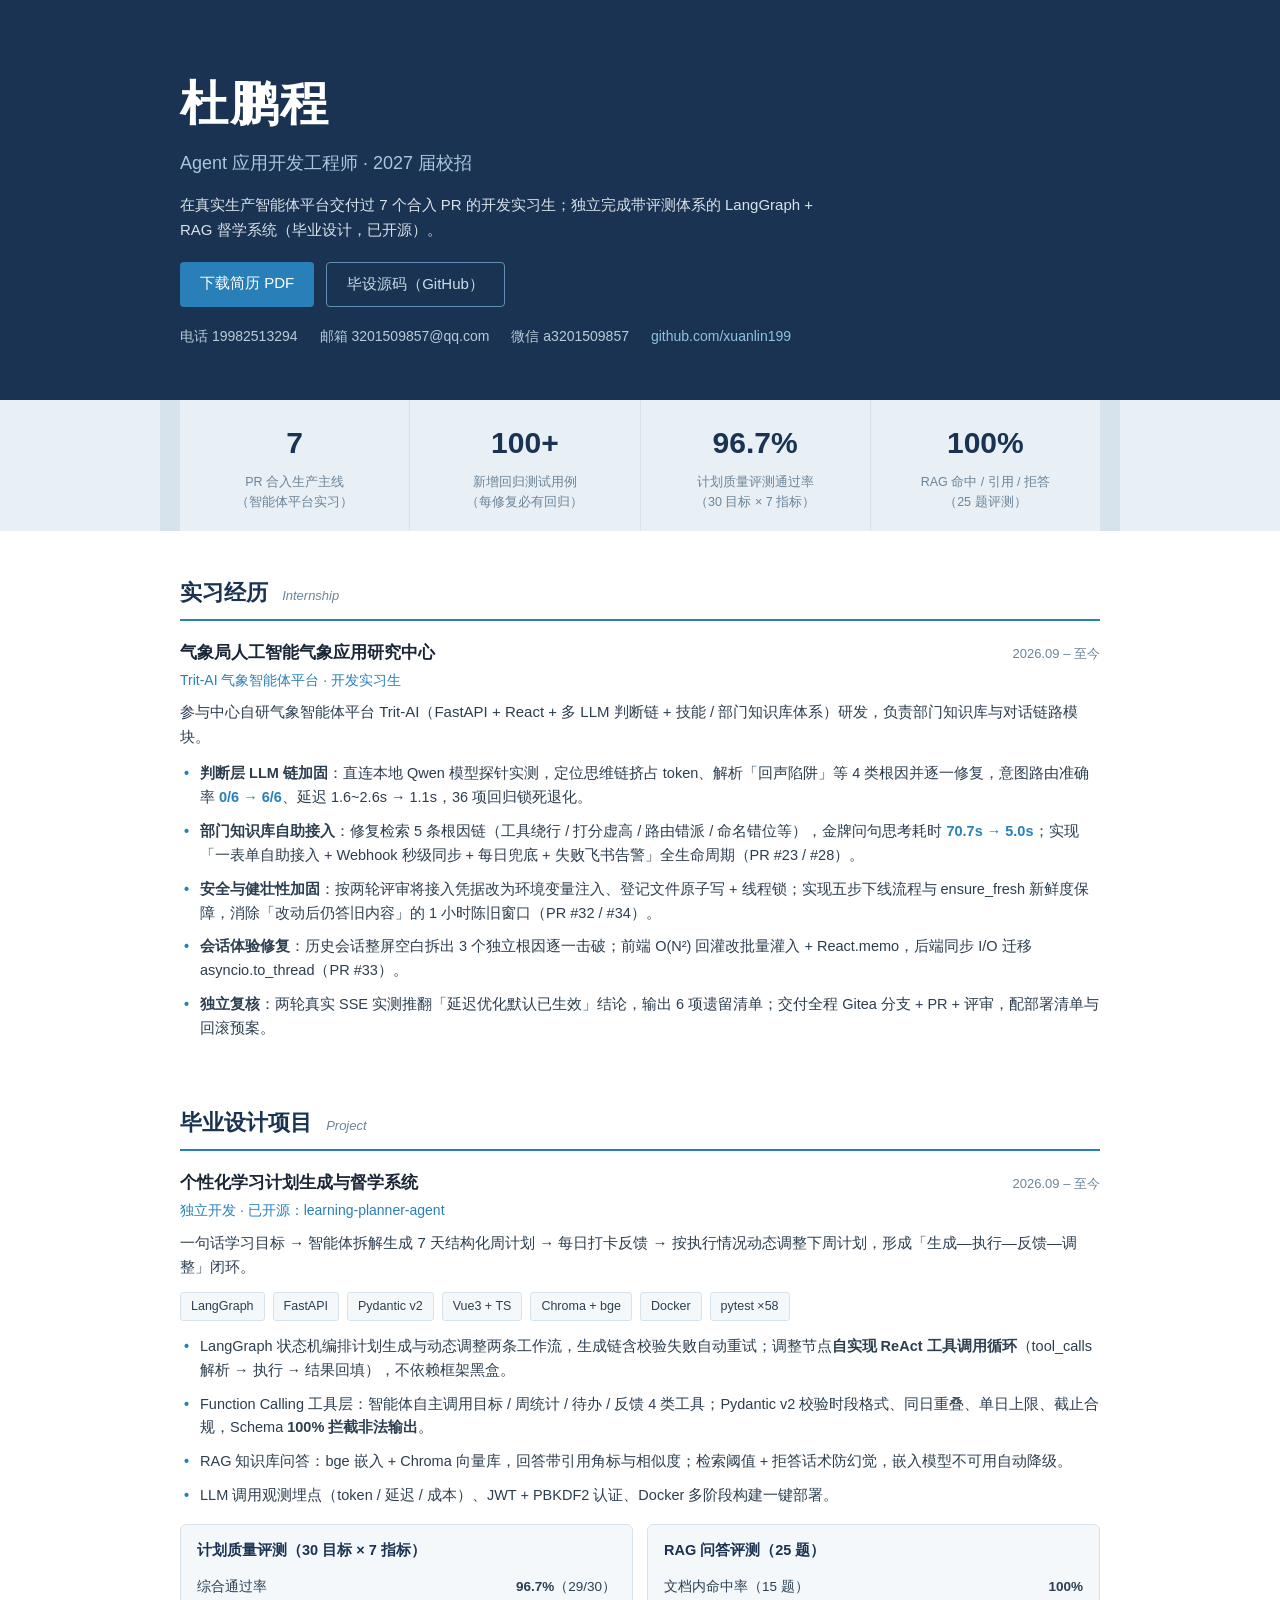
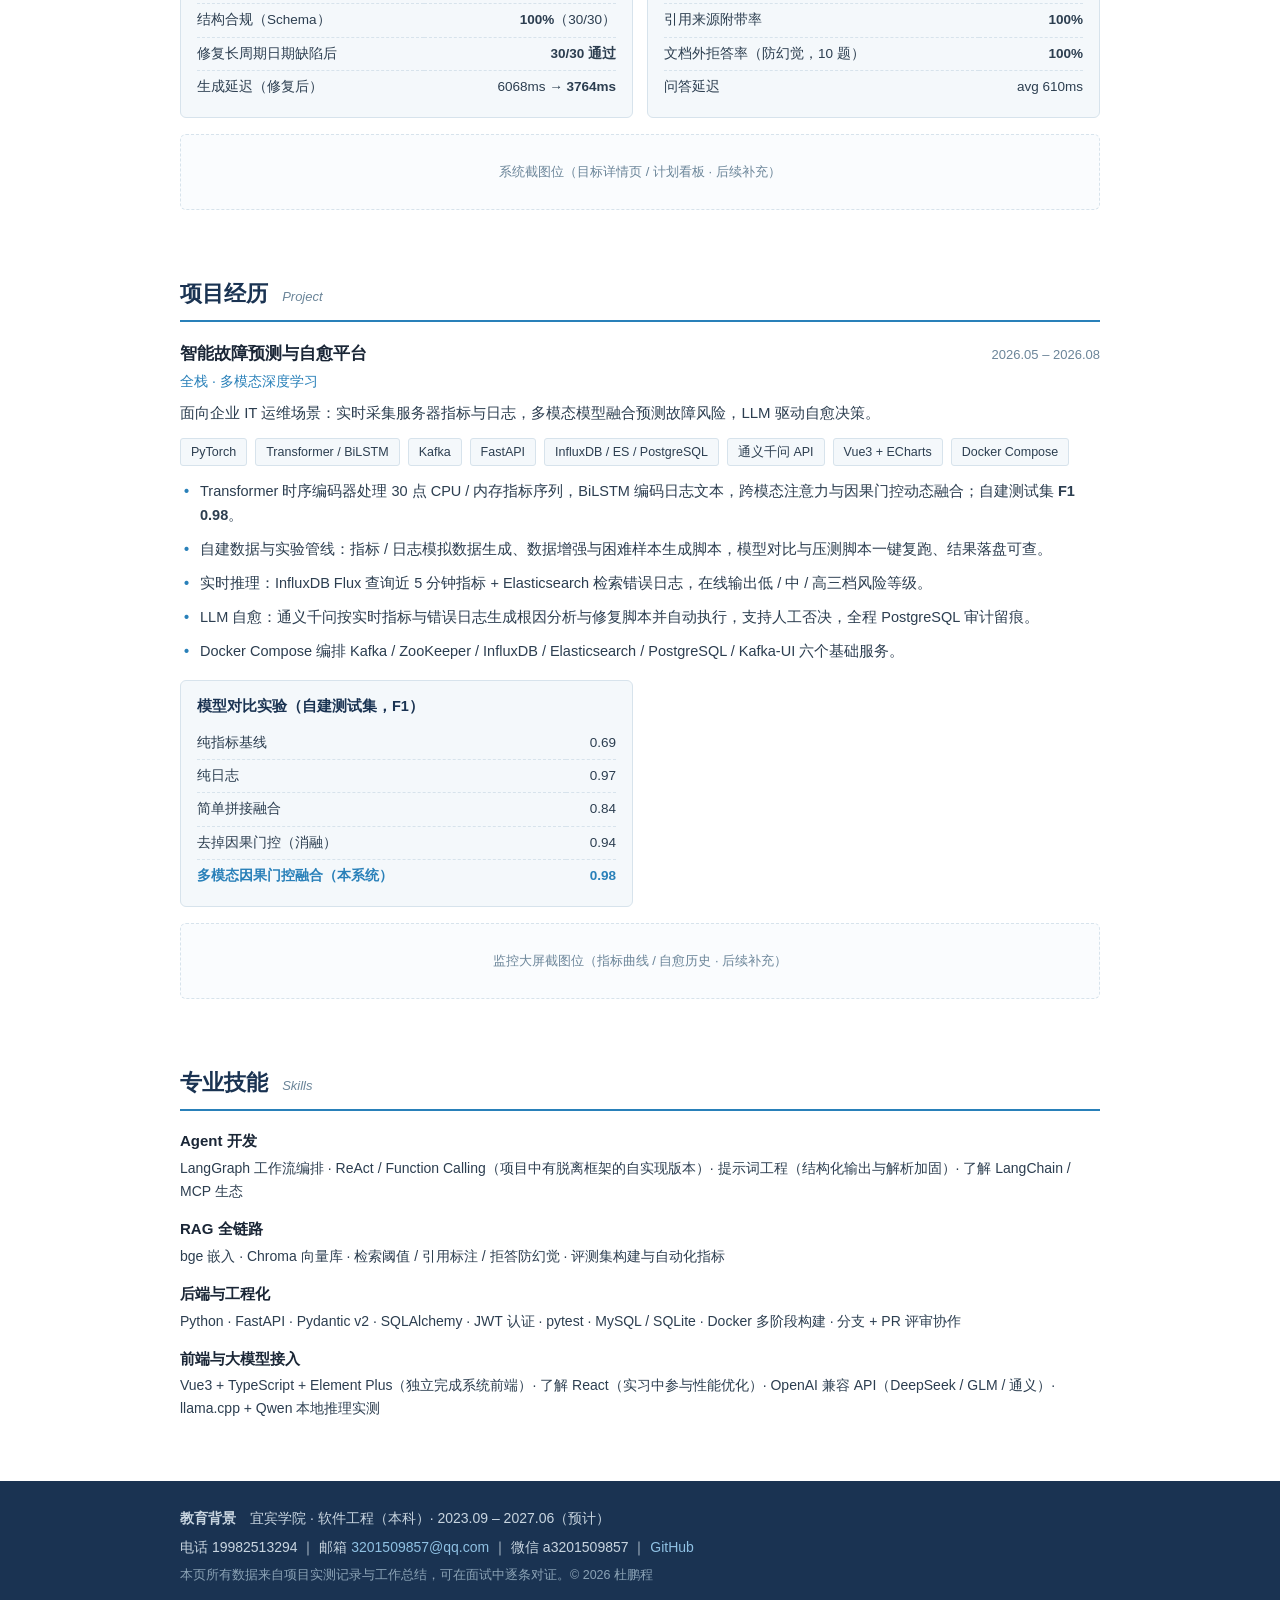
==== index.html @ f25f6ffb "deploy: personal portfolio site (resume, internship, projects, eval data)" ====
<!DOCTYPE html>
<html lang="zh-CN">
<head>
<meta charset="UTF-8">
<meta name="viewport" content="width=device-width, initial-scale=1.0">
<title>杜鹏程 · Agent 应用开发工程师（2027 届）</title>
<meta name="description" content="杜鹏程个人求职主页：气象智能体平台 Trit-AI 开发实习生（7 个 PR 合入主线），毕设 LangGraph + RAG 督学系统（评测通过率 96.7%），开源仓库与简历下载。">
<meta property="og:title" content="杜鹏程 · Agent 应用开发工程师（2027 届）">
<meta property="og:description" content="真实生产智能体平台实习 · LangGraph/RAG/评测体系 · 开源项目与简历下载">
<meta property="og:type" content="website">
<link rel="stylesheet" href="style.css">
</head>
<body>

<header class="hero">
  <div class="container">
    <p class="hero-name">杜鹏程</p>
    <p class="hero-title">Agent 应用开发工程师 · 2027 届校招</p>
    <p class="hero-tag">在真实生产智能体平台交付过 7 个合入 PR 的开发实习生；独立完成带评测体系的 LangGraph + RAG 督学系统（毕业设计，已开源）。</p>
    <div class="hero-actions">
      <a class="btn btn-primary" href="assets/resume.pdf" download="杜鹏程-Agent应用开发工程师-简历.pdf">下载简历 PDF</a>
      <a class="btn btn-ghost" href="https://github.com/xuanlin199/learning-planner-agent" target="_blank" rel="noopener">毕设源码（GitHub）</a>
    </div>
    <ul class="hero-contact">
      <li>电话 19982513294</li>
      <li>邮箱 3201509857@qq.com</li>
      <li>微信 a3201509857</li>
      <li><a href="https://github.com/xuanlin199" target="_blank" rel="noopener">github.com/xuanlin199</a></li>
    </ul>
  </div>
</header>

<section class="stats">
  <div class="container stats-grid">
    <div class="stat"><span class="stat-num">7</span><span class="stat-label">PR 合入生产主线<br>（智能体平台实习）</span></div>
    <div class="stat"><span class="stat-num">100+</span><span class="stat-label">新增回归测试用例<br>（每修复必有回归）</span></div>
    <div class="stat"><span class="stat-num">96.7%</span><span class="stat-label">计划质量评测通过率<br>（30 目标 × 7 指标）</span></div>
    <div class="stat"><span class="stat-num">100%</span><span class="stat-label">RAG 命中 / 引用 / 拒答<br>（25 题评测）</span></div>
  </div>
</section>

<main class="container">

  <section id="intern" class="section">
    <h2>实习经历 <small>Internship</small></h2>
    <div class="entry-head">
      <div>
        <h3>气象局人工智能气象应用研究中心</h3>
        <p class="role">Trit-AI 气象智能体平台 · 开发实习生</p>
      </div>
      <span class="date">2026.09 – 至今</span>
    </div>
    <p class="lead">参与中心自研气象智能体平台 Trit-AI（FastAPI + React + 多 LLM 判断链 + 技能 / 部门知识库体系）研发，负责部门知识库与对话链路模块。</p>
    <ul class="bullets">
      <li><b>判断层 LLM 链加固</b>：直连本地 Qwen 模型探针实测，定位思维链挤占 token、解析「回声陷阱」等 4 类根因并逐一修复，意图路由准确率 <mark>0/6 → 6/6</mark>、延迟 1.6~2.6s → 1.1s，36 项回归锁死退化。</li>
      <li><b>部门知识库自助接入</b>：修复检索 5 条根因链（工具绕行 / 打分虚高 / 路由错派 / 命名错位等），金牌问句思考耗时 <mark>70.7s → 5.0s</mark>；实现「一表单自助接入 + Webhook 秒级同步 + 每日兜底 + 失败飞书告警」全生命周期（PR #23 / #28）。</li>
      <li><b>安全与健壮性加固</b>：按两轮评审将接入凭据改为环境变量注入、登记文件原子写 + 线程锁；实现五步下线流程与 ensure_fresh 新鲜度保障，消除「改动后仍答旧内容」的 1 小时陈旧窗口（PR #32 / #34）。</li>
      <li><b>会话体验修复</b>：历史会话整屏空白拆出 3 个独立根因逐一击破；前端 O(N²) 回灌改批量灌入 + React.memo，后端同步 I/O 迁移 asyncio.to_thread（PR #33）。</li>
      <li><b>独立复核</b>：两轮真实 SSE 实测推翻「延迟优化默认已生效」结论，输出 6 项遗留清单；交付全程 Gitea 分支 + PR + 评审，配部署清单与回滚预案。</li>
    </ul>
  </section>

  <section id="project1" class="section">
    <h2>毕业设计项目 <small>Project</small></h2>
    <div class="entry-head">
      <div>
        <h3>个性化学习计划生成与督学系统</h3>
        <p class="role">独立开发 · 已开源：<a href="https://github.com/xuanlin199/learning-planner-agent" target="_blank" rel="noopener">learning-planner-agent</a></p>
      </div>
      <span class="date">2026.09 – 至今</span>
    </div>
    <p class="lead">一句话学习目标 → 智能体拆解生成 7 天结构化周计划 → 每日打卡反馈 → 按执行情况动态调整下周计划，形成「生成—执行—反馈—调整」闭环。</p>
    <div class="chips">
      <span>LangGraph</span><span>FastAPI</span><span>Pydantic v2</span><span>Vue3 + TS</span><span>Chroma + bge</span><span>Docker</span><span>pytest ×58</span>
    </div>
    <ul class="bullets">
      <li>LangGraph 状态机编排计划生成与动态调整两条工作流，生成链含校验失败自动重试；调整节点<b>自实现 ReAct 工具调用循环</b>（tool_calls 解析 → 执行 → 结果回填），不依赖框架黑盒。</li>
      <li>Function Calling 工具层：智能体自主调用目标 / 周统计 / 待办 / 反馈 4 类工具；Pydantic v2 校验时段格式、同日重叠、单日上限、截止合规，Schema <b>100% 拦截非法输出</b>。</li>
      <li>RAG 知识库问答：bge 嵌入 + Chroma 向量库，回答带引用角标与相似度；检索阈值 + 拒答话术防幻觉，嵌入模型不可用自动降级。</li>
      <li>LLM 调用观测埋点（token / 延迟 / 成本）、JWT + PBKDF2 认证、Docker 多阶段构建一键部署。</li>
    </ul>
    <div class="eval-grid">
      <div class="eval">
        <h4>计划质量评测（30 目标 × 7 指标）</h4>
        <table>
          <tr><td>综合通过率</td><td><b>96.7%</b>（29/30）</td></tr>
          <tr><td>结构合规（Schema）</td><td><b>100%</b>（30/30）</td></tr>
          <tr><td>修复长周期日期缺陷后</td><td><b>30/30 通过</b></td></tr>
          <tr><td>生成延迟（修复后）</td><td>6068ms → <b>3764ms</b></td></tr>
        </table>
      </div>
      <div class="eval">
        <h4>RAG 问答评测（25 题）</h4>
        <table>
          <tr><td>文档内命中率（15 题）</td><td><b>100%</b></td></tr>
          <tr><td>引用来源附带率</td><td><b>100%</b></td></tr>
          <tr><td>文档外拒答率（防幻觉，10 题）</td><td><b>100%</b></td></tr>
          <tr><td>问答延迟</td><td>avg 610ms</td></tr>
        </table>
      </div>
    </div>
    <div class="shot-placeholder">系统截图位（目标详情页 / 计划看板 · 后续补充）</div>
  </section>

  <section id="project2" class="section">
    <h2>项目经历 <small>Project</small></h2>
    <div class="entry-head">
      <div>
        <h3>智能故障预测与自愈平台</h3>
        <p class="role">全栈 · 多模态深度学习</p>
      </div>
      <span class="date">2026.05 – 2026.08</span>
    </div>
    <p class="lead">面向企业 IT 运维场景：实时采集服务器指标与日志，多模态模型融合预测故障风险，LLM 驱动自愈决策。</p>
    <div class="chips">
      <span>PyTorch</span><span>Transformer / BiLSTM</span><span>Kafka</span><span>FastAPI</span><span>InfluxDB / ES / PostgreSQL</span><span>通义千问 API</span><span>Vue3 + ECharts</span><span>Docker Compose</span>
    </div>
    <ul class="bullets">
      <li>Transformer 时序编码器处理 30 点 CPU / 内存指标序列，BiLSTM 编码日志文本，跨模态注意力与因果门控动态融合；自建测试集 <b>F1 0.98</b>。</li>
      <li>自建数据与实验管线：指标 / 日志模拟数据生成、数据增强与困难样本生成脚本，模型对比与压测脚本一键复跑、结果落盘可查。</li>
      <li>实时推理：InfluxDB Flux 查询近 5 分钟指标 + Elasticsearch 检索错误日志，在线输出低 / 中 / 高三档风险等级。</li>
      <li>LLM 自愈：通义千问按实时指标与错误日志生成根因分析与修复脚本并自动执行，支持人工否决，全程 PostgreSQL 审计留痕。</li>
      <li>Docker Compose 编排 Kafka / ZooKeeper / InfluxDB / Elasticsearch / PostgreSQL / Kafka-UI 六个基础服务。</li>
    </ul>
    <div class="eval-grid">
      <div class="eval eval-wide">
        <h4>模型对比实验（自建测试集，F1）</h4>
        <table>
          <tr><td>纯指标基线</td><td>0.69</td></tr>
          <tr><td>纯日志</td><td>0.97</td></tr>
          <tr><td>简单拼接融合</td><td>0.84</td></tr>
          <tr><td>去掉因果门控（消融）</td><td>0.94</td></tr>
          <tr class="highlight-row"><td>多模态因果门控融合（本系统）</td><td><b>0.98</b></td></tr>
        </table>
      </div>
    </div>
    <div class="shot-placeholder">监控大屏截图位（指标曲线 / 自愈历史 · 后续补充）</div>
  </section>

  <section id="skills" class="section">
    <h2>专业技能 <small>Skills</small></h2>
    <div class="skill-group">
      <h3>Agent 开发</h3>
      <p>LangGraph 工作流编排 · ReAct / Function Calling（项目中有脱离框架的自实现版本）· 提示词工程（结构化输出与解析加固）· 了解 LangChain / MCP 生态</p>
    </div>
    <div class="skill-group">
      <h3>RAG 全链路</h3>
      <p>bge 嵌入 · Chroma 向量库 · 检索阈值 / 引用标注 / 拒答防幻觉 · 评测集构建与自动化指标</p>
    </div>
    <div class="skill-group">
      <h3>后端与工程化</h3>
      <p>Python · FastAPI · Pydantic v2 · SQLAlchemy · JWT 认证 · pytest · MySQL / SQLite · Docker 多阶段构建 · 分支 + PR 评审协作</p>
    </div>
    <div class="skill-group">
      <h3>前端与大模型接入</h3>
      <p>Vue3 + TypeScript + Element Plus（独立完成系统前端）· 了解 React（实习中参与性能优化）· OpenAI 兼容 API（DeepSeek / GLM / 通义）· llama.cpp + Qwen 本地推理实测</p>
    </div>
  </section>

</main>

<footer class="footer">
  <div class="container">
    <p><b>教育背景</b>　宜宾学院 · 软件工程（本科）· 2023.09 – 2027.06（预计）</p>
    <p class="footer-contact">电话 19982513294 ｜ 邮箱 <a href="mailto:3201509857@qq.com">3201509857@qq.com</a> ｜ 微信 a3201509857 ｜ <a href="https://github.com/xuanlin199" target="_blank" rel="noopener">GitHub</a></p>
    <p class="footer-note">本页所有数据来自项目实测记录与工作总结，可在面试中逐条对证。© 2026 杜鹏程</p>
  </div>
</footer>

</body>
</html>
---- style.css ----
:root {
  --dark: #1A3352;
  --accent: #2980B9;
  --title: #1A2636;
  --body: #2C3E50;
  --sec: #6B8599;
  --light: #E8EFF5;
  --card: #F4F8FB;
  --border: #D7E3EC;
}

* { margin: 0; padding: 0; box-sizing: border-box; }

html { -webkit-text-size-adjust: 100%; }

body {
  font-family: "Microsoft YaHei", "PingFang SC", "Helvetica Neue", Arial, sans-serif;
  color: var(--body);
  line-height: 1.65;
  background: #fff;
}

.container { max-width: 960px; margin: 0 auto; padding: 0 20px; }

a { color: var(--accent); text-decoration: none; }
a:hover { text-decoration: underline; }

/* ---------- hero ---------- */
.hero {
  background: var(--dark);
  color: #fff;
  padding: 48px 0 40px;
}
.hero-name {
  font-size: 40px;
  font-weight: 700;
  letter-spacing: 2px;
}
.hero-title {
  font-size: 18px;
  color: #A8C6DC;
  margin-top: 6px;
}
.hero-tag {
  max-width: 640px;
  margin-top: 14px;
  font-size: 15px;
  color: #D8E2E8;
}
.hero-actions { margin-top: 20px; display: flex; flex-wrap: wrap; gap: 12px; }
.btn {
  display: inline-block;
  padding: 9px 20px;
  border-radius: 4px;
  font-size: 15px;
}
.btn-primary { background: var(--accent); color: #fff; }
.btn-primary:hover { background: #2472A6; text-decoration: none; }
.btn-ghost { border: 1px solid #5F8FB4; color: #C8DCE8; }
.btn-ghost:hover { border-color: #C8DCE8; text-decoration: none; }
.hero-contact {
  list-style: none;
  margin-top: 18px;
  display: flex;
  flex-wrap: wrap;
  gap: 6px 22px;
  font-size: 14px;
  color: #B9CBD8;
}
.hero-contact a { color: #8FC1E3; }

/* ---------- stats ---------- */
.stats { background: var(--light); }
.stats-grid {
  display: grid;
  grid-template-columns: repeat(2, 1fr);
  gap: 1px;
  background: var(--border);
}
.stat {
  background: var(--light);
  padding: 18px 12px;
  text-align: center;
}
.stat-num {
  display: block;
  font-size: 30px;
  font-weight: 700;
  color: var(--dark);
}
.stat-label {
  display: block;
  margin-top: 4px;
  font-size: 12.5px;
  color: var(--sec);
}

/* ---------- sections ---------- */
.section { padding: 36px 0 8px; }
.section h2 {
  font-size: 22px;
  color: var(--dark);
  border-bottom: 2px solid var(--accent);
  padding-bottom: 8px;
  margin-bottom: 18px;
}
.section h2 small {
  font-size: 13px;
  color: var(--sec);
  font-weight: 400;
  font-style: italic;
  margin-left: 8px;
}

.entry-head {
  display: flex;
  justify-content: space-between;
  align-items: baseline;
  gap: 12px;
  flex-wrap: wrap;
  margin-bottom: 8px;
}
.entry-head h3 { font-size: 17px; color: var(--title); }
.role { font-size: 14px; color: var(--accent); margin-top: 2px; }
.date { font-size: 13px; color: var(--sec); white-space: nowrap; }

.lead { font-size: 15px; margin-bottom: 12px; }

.bullets { list-style: none; }
.bullets li {
  position: relative;
  padding-left: 20px;
  margin-bottom: 10px;
  font-size: 14.5px;
}
.bullets li::before {
  content: "•";
  position: absolute;
  left: 4px;
  color: var(--accent);
  font-weight: 700;
}
.bullets mark {
  background: none;
  color: var(--accent);
  font-weight: 700;
}

.chips { display: flex; flex-wrap: wrap; gap: 8px; margin-bottom: 14px; }
.chips span {
  background: var(--card);
  border: 1px solid var(--border);
  color: var(--body);
  border-radius: 3px;
  font-size: 12.5px;
  padding: 3px 10px;
}

/* ---------- eval tables ---------- */
.eval-grid {
  display: grid;
  grid-template-columns: 1fr;
  gap: 14px;
  margin: 16px 0;
}
.eval {
  background: var(--card);
  border: 1px solid var(--border);
  border-radius: 6px;
  padding: 14px 16px;
}
.eval h4 {
  font-size: 14.5px;
  color: var(--dark);
  margin-bottom: 8px;
}
.eval table { width: 100%; border-collapse: collapse; font-size: 13.5px; }
.eval td { padding: 5px 0; border-bottom: 1px dashed var(--border); }
.eval td:last-child { text-align: right; }
.eval tr:last-child td { border-bottom: none; }
.eval .highlight-row td { color: var(--accent); font-weight: 700; }

.shot-placeholder {
  border: 1.5px dashed var(--border);
  border-radius: 6px;
  color: var(--sec);
  text-align: center;
  font-size: 13px;
  padding: 26px 12px;
  margin-bottom: 12px;
  background: #FAFCFE;
}

/* ---------- skills ---------- */
.skill-group { margin-bottom: 14px; }
.skill-group h3 {
  font-size: 15px;
  color: var(--title);
  margin-bottom: 3px;
}
.skill-group p { font-size: 14px; }

/* ---------- footer ---------- */
.footer {
  background: var(--dark);
  color: #C8D5E0;
  padding: 26px 0;
  margin-top: 36px;
  font-size: 14px;
}
.footer p { margin-bottom: 6px; }
.footer a { color: #8FC1E3; }
.footer-note { font-size: 12.5px; color: #8AA2B5; }

/* ---------- desktop ---------- */
@media (min-width: 700px) {
  .stats-grid { grid-template-columns: repeat(4, 1fr); }
  .eval-grid { grid-template-columns: 1fr 1fr; }
  .hero { padding: 64px 0 52px; }
  .hero-name { font-size: 48px; }
  .section { padding: 44px 0 10px; }
}
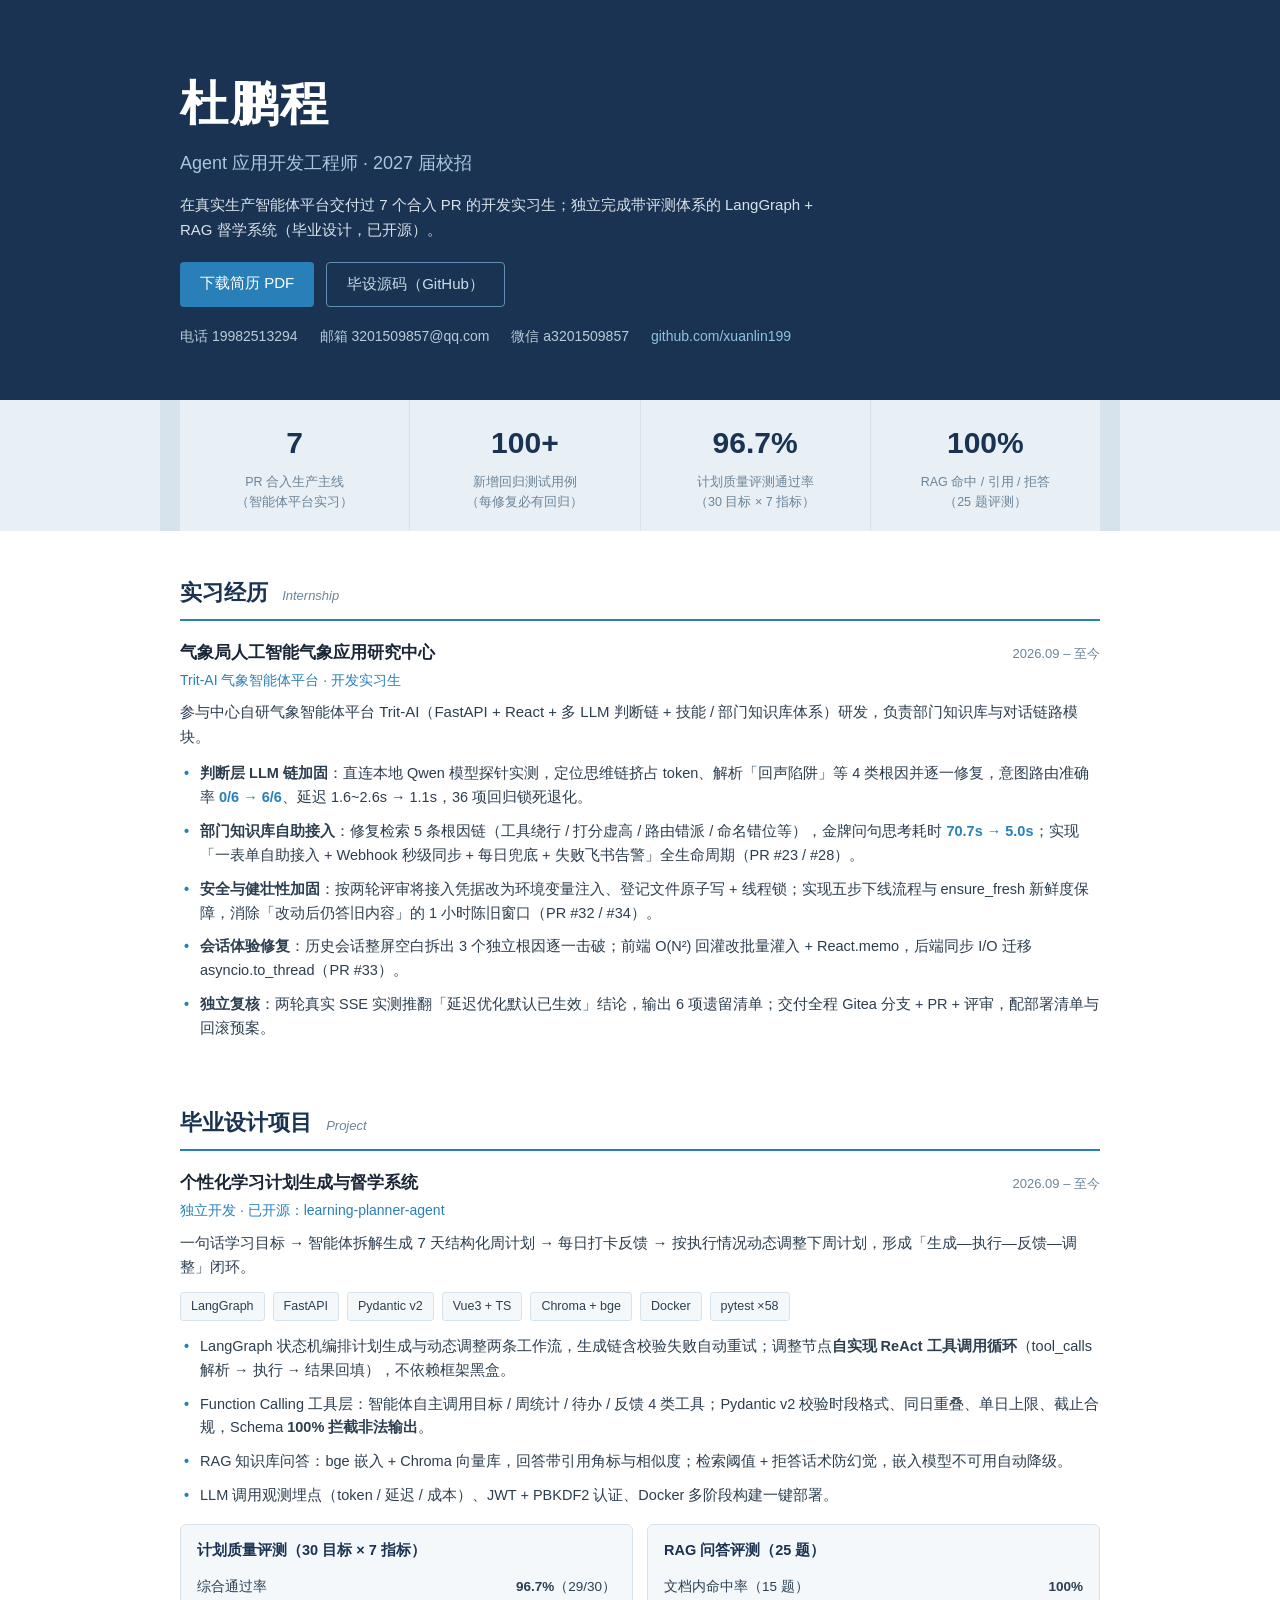
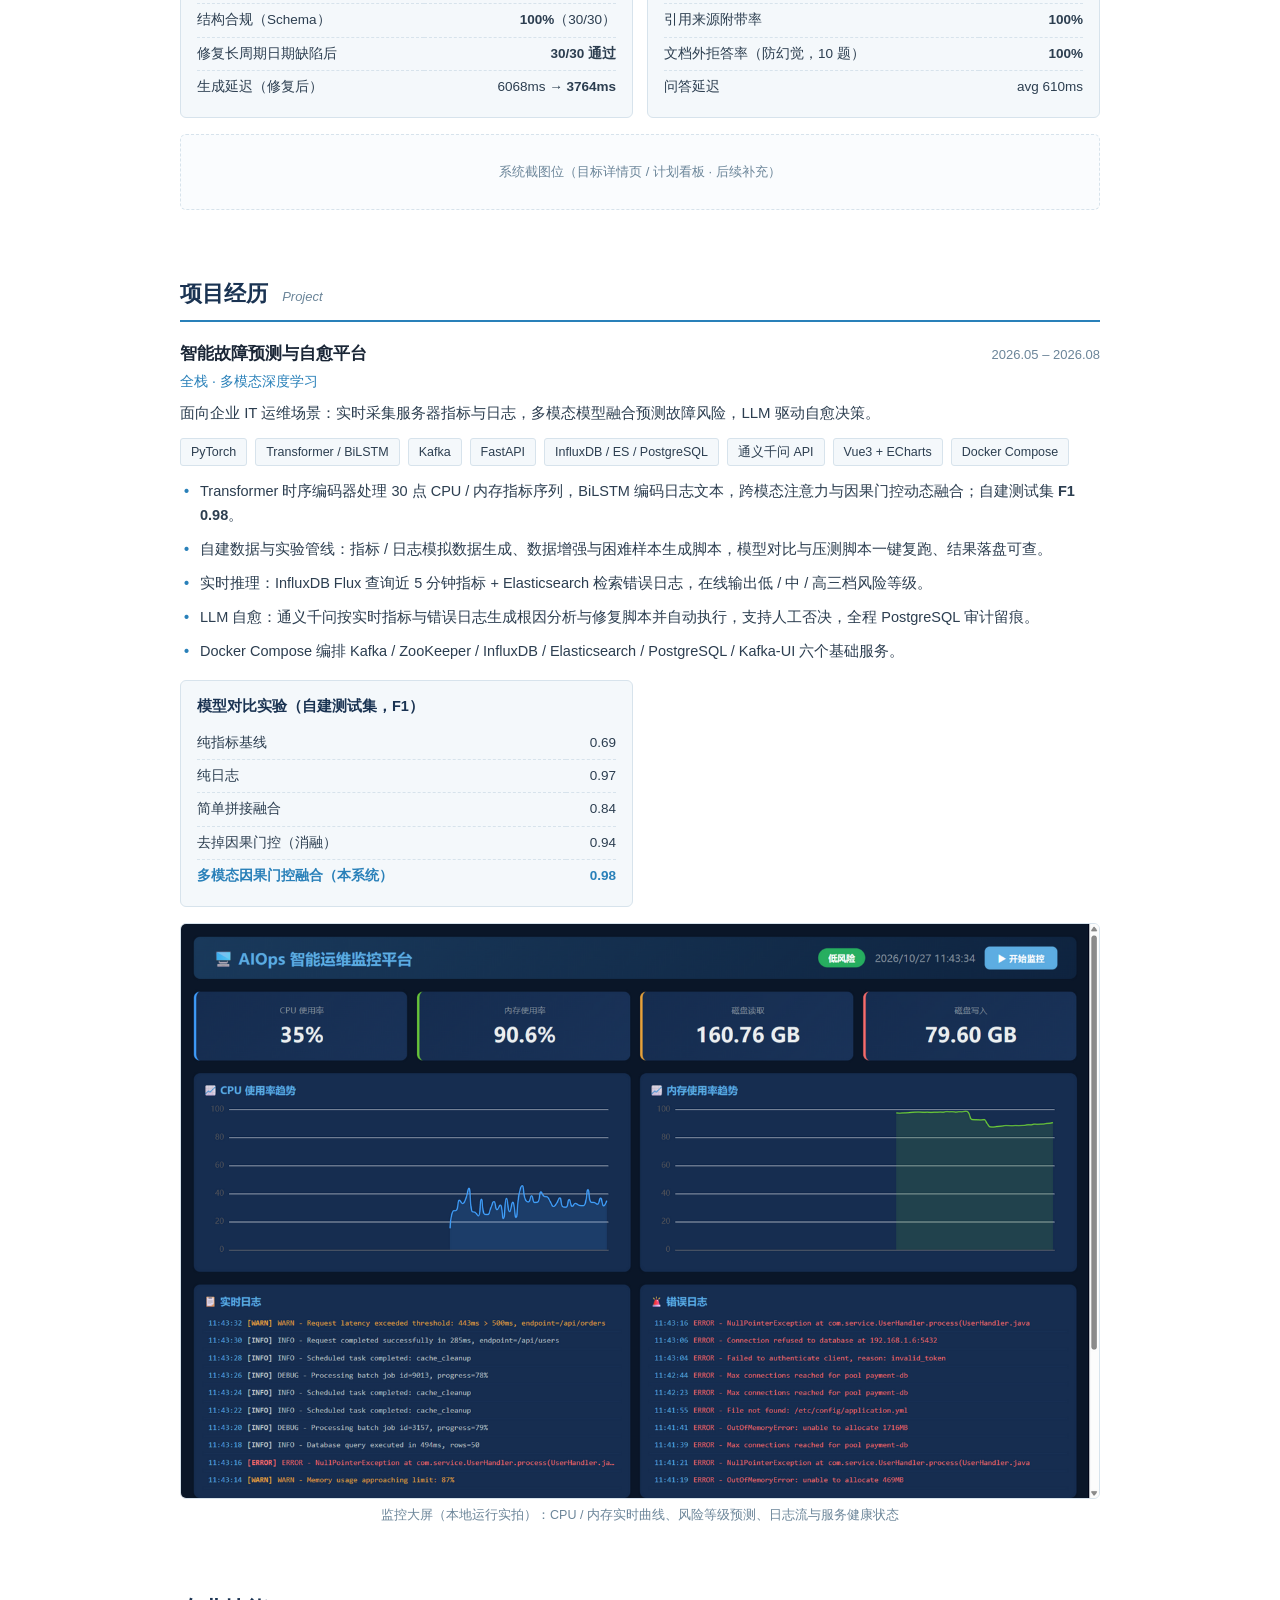
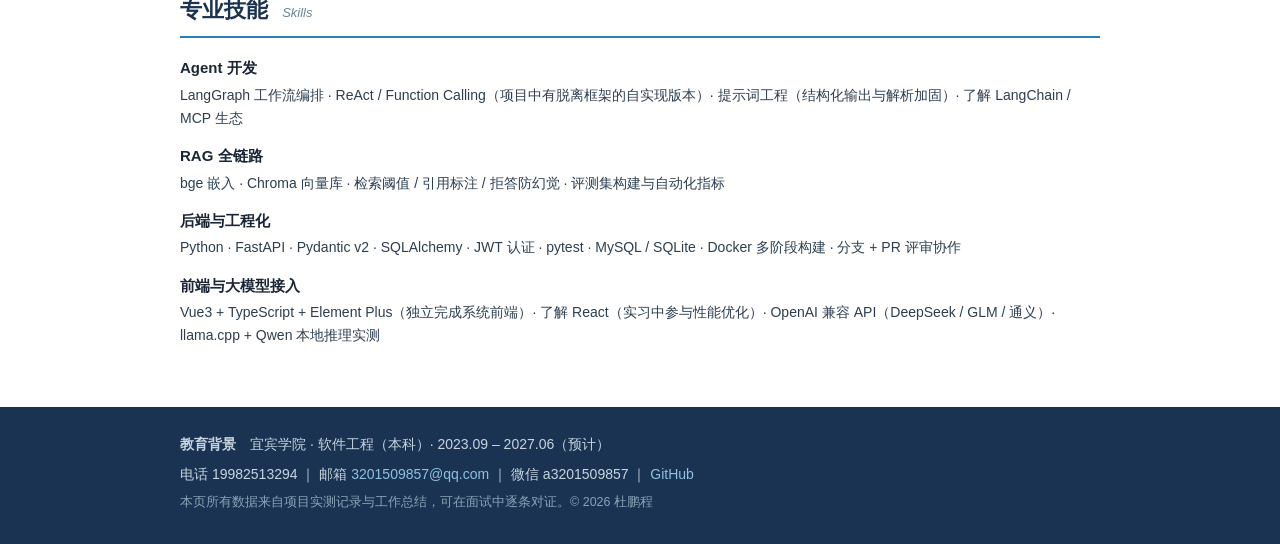
==== commit 021fdf13: "add live dashboard screenshot to fault-prediction project section" ====
--- a/index.html
+++ b/index.html
@@ -134,7 +134,10 @@
         </table>
       </div>
     </div>
-    <div class="shot-placeholder">监控大屏截图位（指标曲线 / 自愈历史 · 后续补充）</div>
+    <figure class="shot">
+      <img src="assets/dashboard.png" alt="智能故障预测与自愈平台监控大屏：实时指标曲线、风险预测、日志流与告警" loading="lazy">
+      <figcaption>监控大屏（本地运行实拍）：CPU / 内存实时曲线、风险等级预测、日志流与服务健康状态</figcaption>
+    </figure>
   </section>
 
   <section id="skills" class="section">
--- a/style.css
+++ b/style.css
@@ -191,6 +191,23 @@
   background: #FAFCFE;
 }
 
+.shot {
+  margin: 16px 0 12px;
+}
+.shot img {
+  width: 100%;
+  height: auto;
+  border: 1px solid var(--border);
+  border-radius: 6px;
+  display: block;
+}
+.shot figcaption {
+  font-size: 12.5px;
+  color: var(--sec);
+  text-align: center;
+  margin-top: 6px;
+}
+
 /* ---------- skills ---------- */
 .skill-group { margin-bottom: 14px; }
 .skill-group h3 {
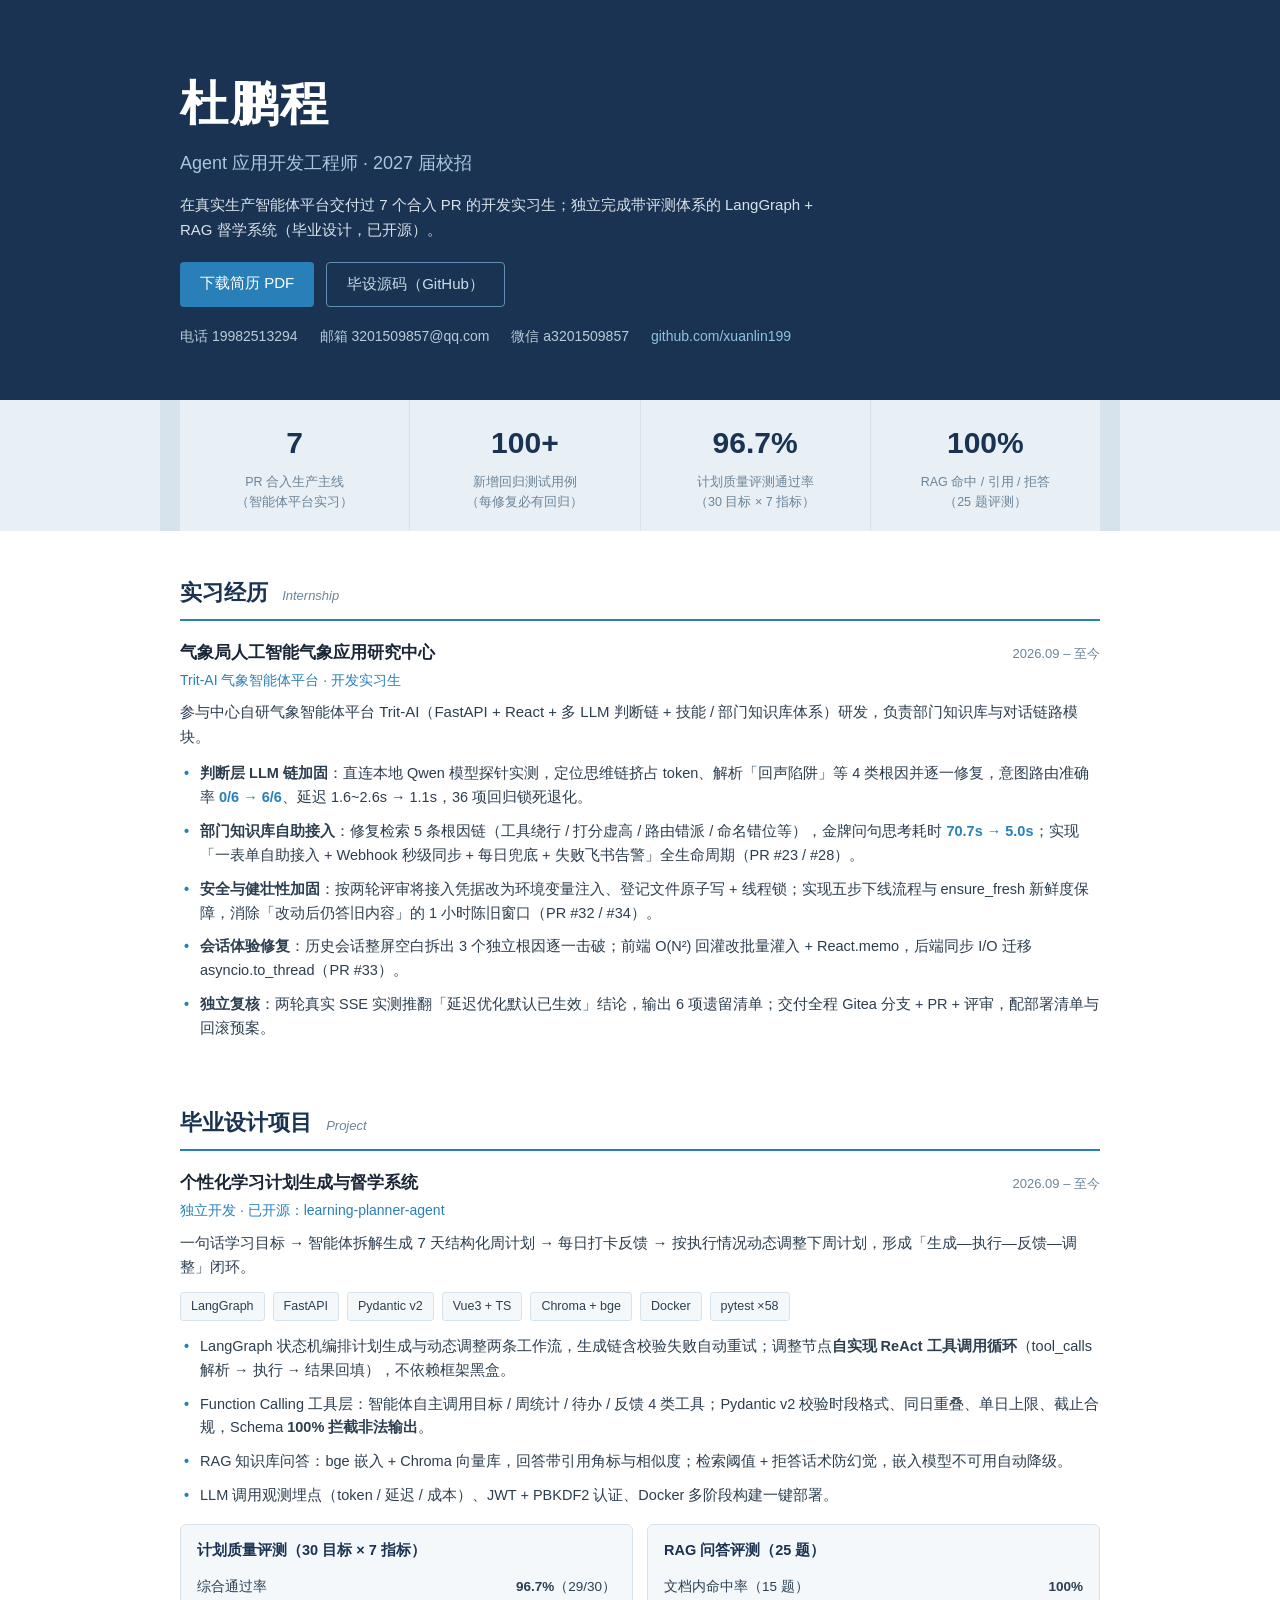
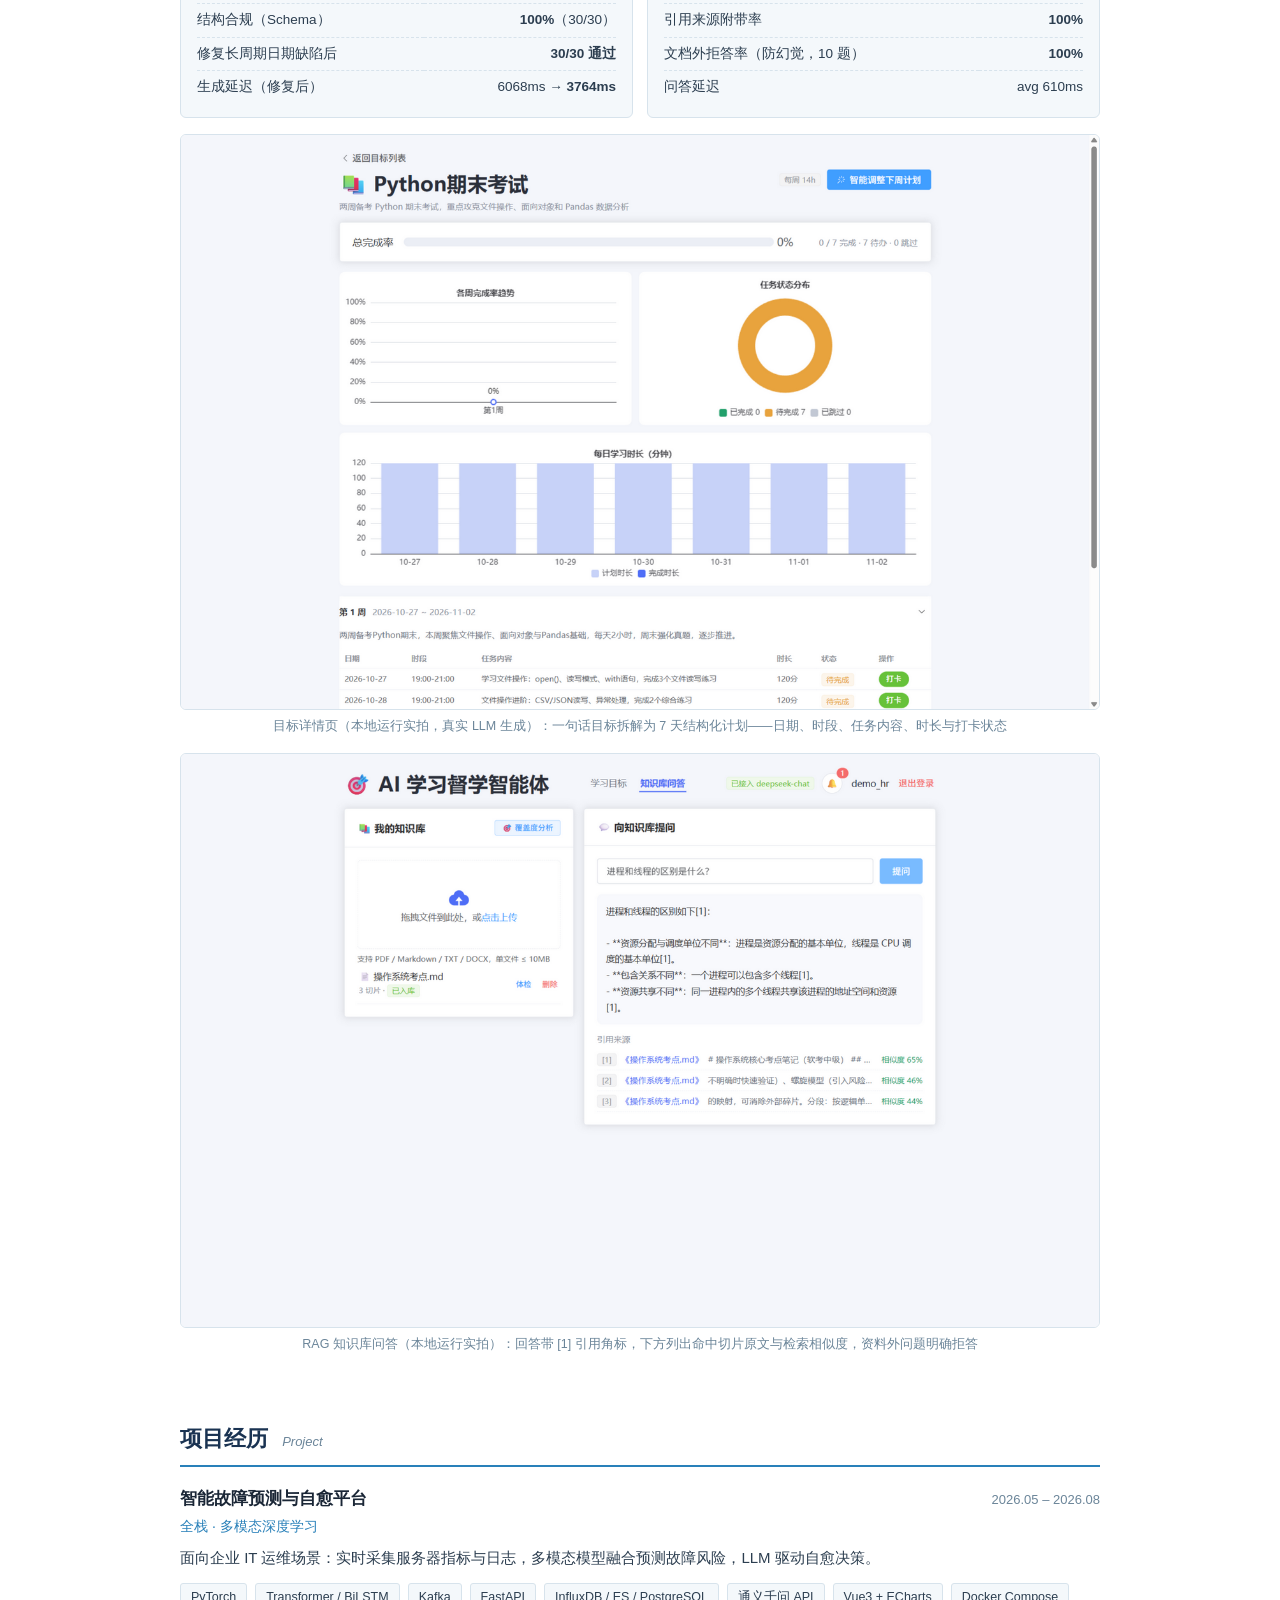
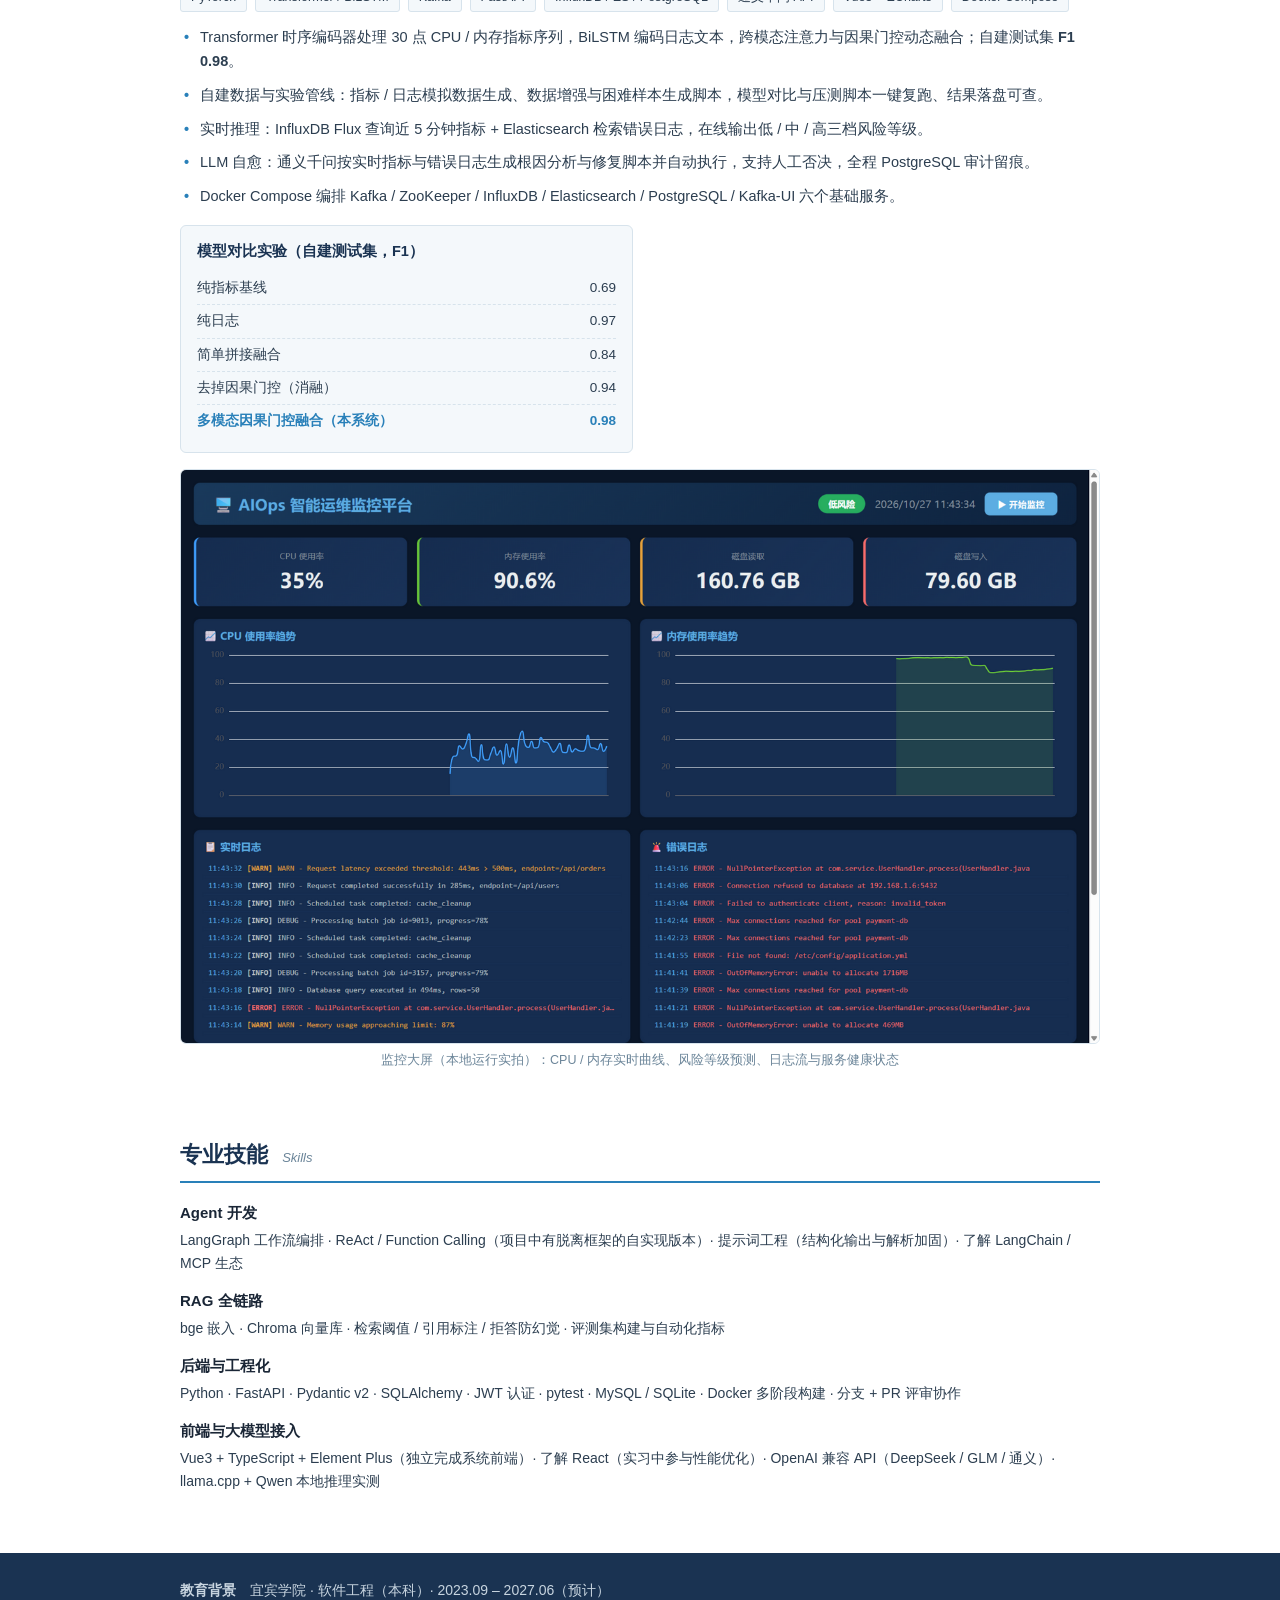
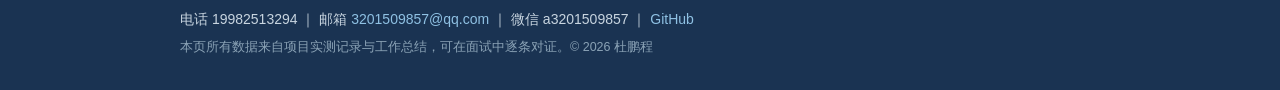
==== commit 8ae0b38a: "add planner system screenshots (goal plan + RAG citations) to project section" ====
--- a/index.html
+++ b/index.html
@@ -99,7 +99,14 @@
         </table>
       </div>
     </div>
-    <div class="shot-placeholder">系统截图位（目标详情页 / 计划看板 · 后续补充）</div>
+    <figure class="shot">
+      <img src="assets/planner.png" alt="督学系统目标详情页：智能体生成的 7 天结构化周计划与完成率统计" loading="lazy">
+      <figcaption>目标详情页（本地运行实拍，真实 LLM 生成）：一句话目标拆解为 7 天结构化计划——日期、时段、任务内容、时长与打卡状态</figcaption>
+    </figure>
+    <figure class="shot">
+      <img src="assets/planner-rag.png" alt="RAG 知识库问答：回答带引用角标、来源片段与相似度" loading="lazy">
+      <figcaption>RAG 知识库问答（本地运行实拍）：回答带 [1] 引用角标，下方列出命中切片原文与检索相似度，资料外问题明确拒答</figcaption>
+    </figure>
   </section>
 
   <section id="project2" class="section">
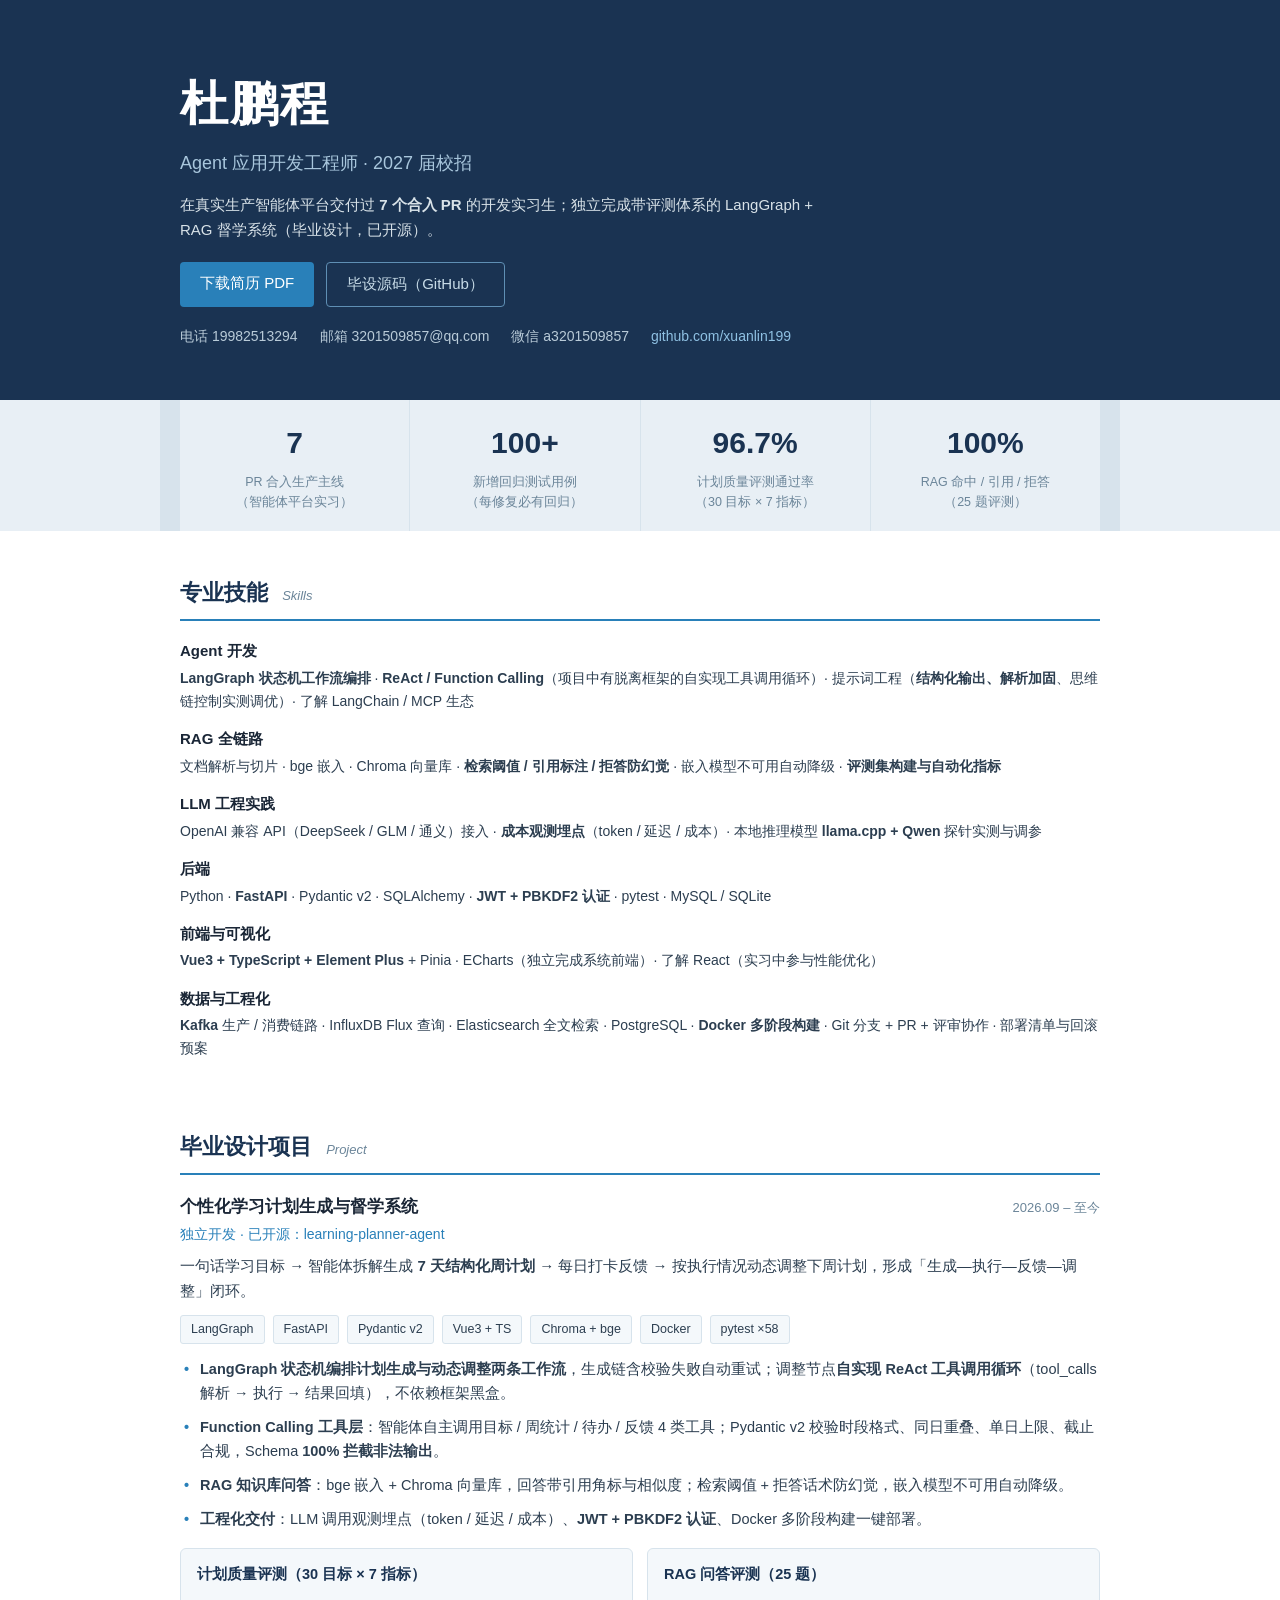
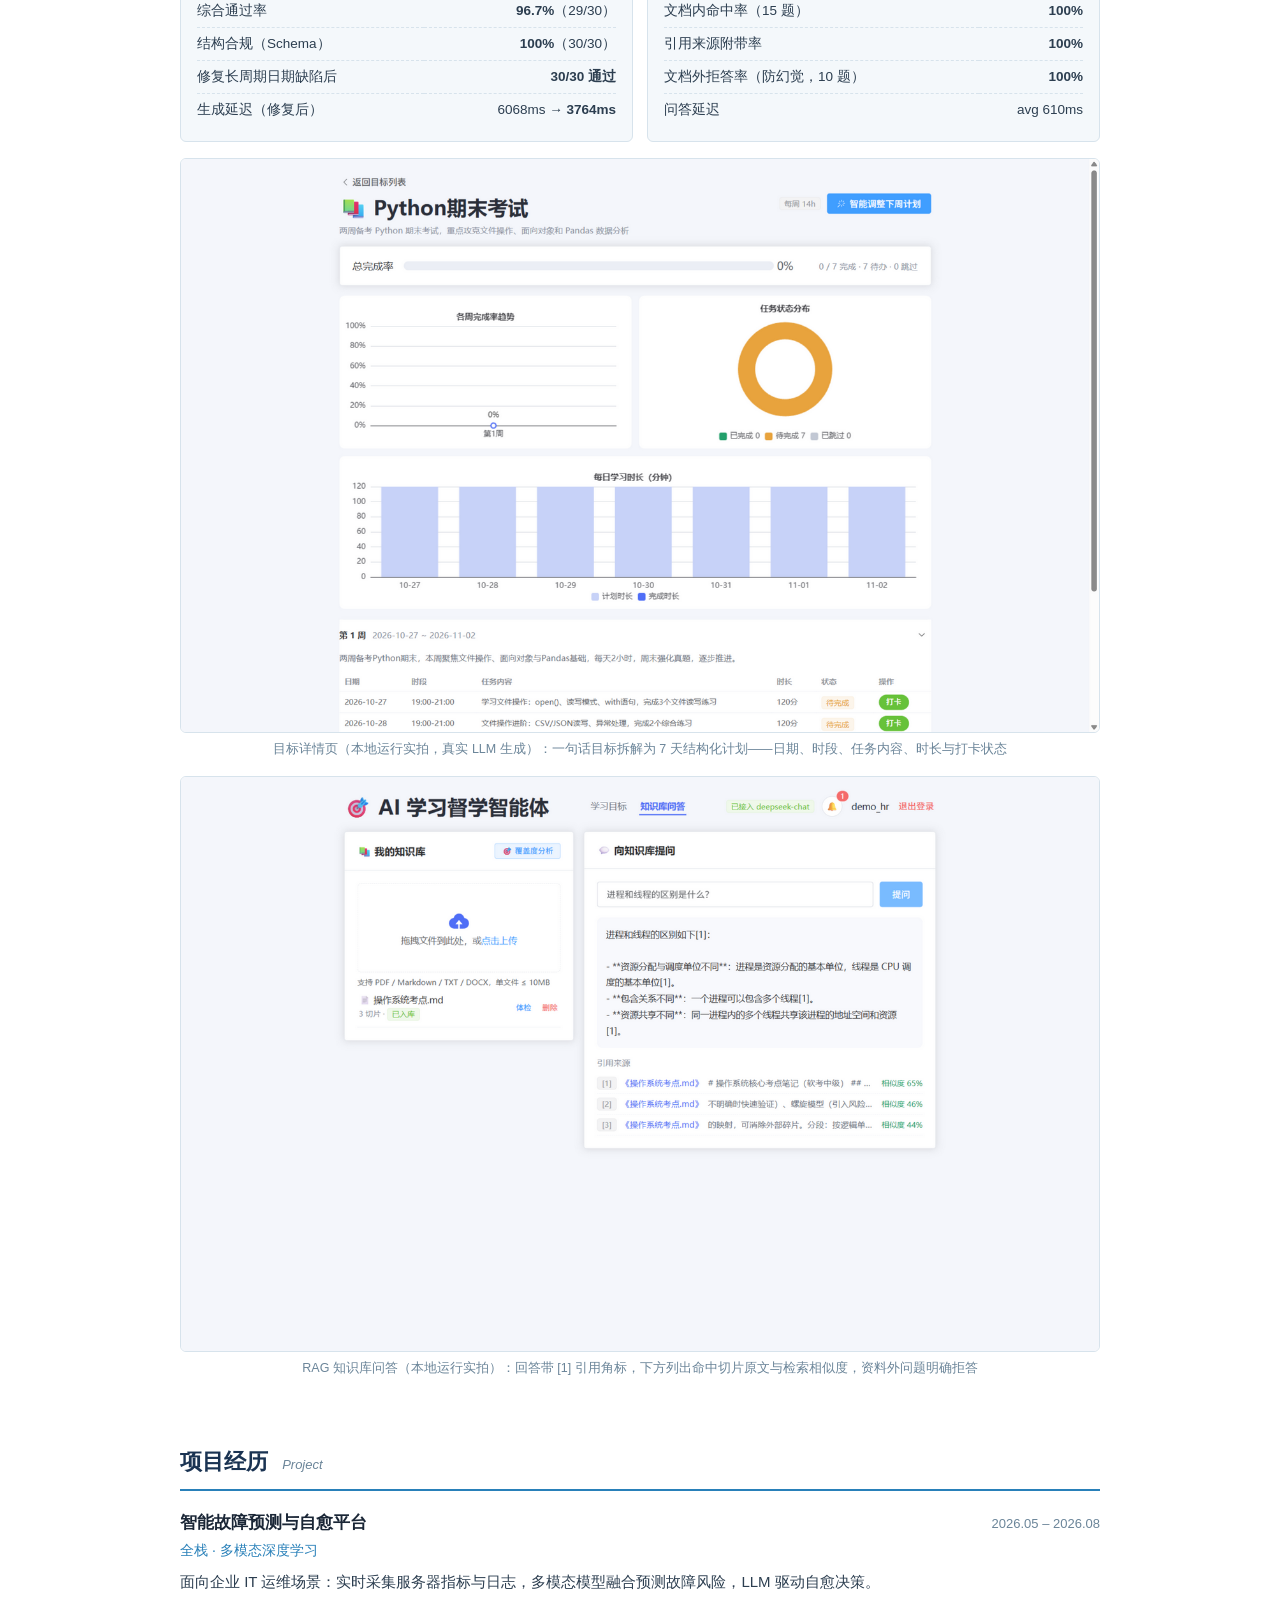
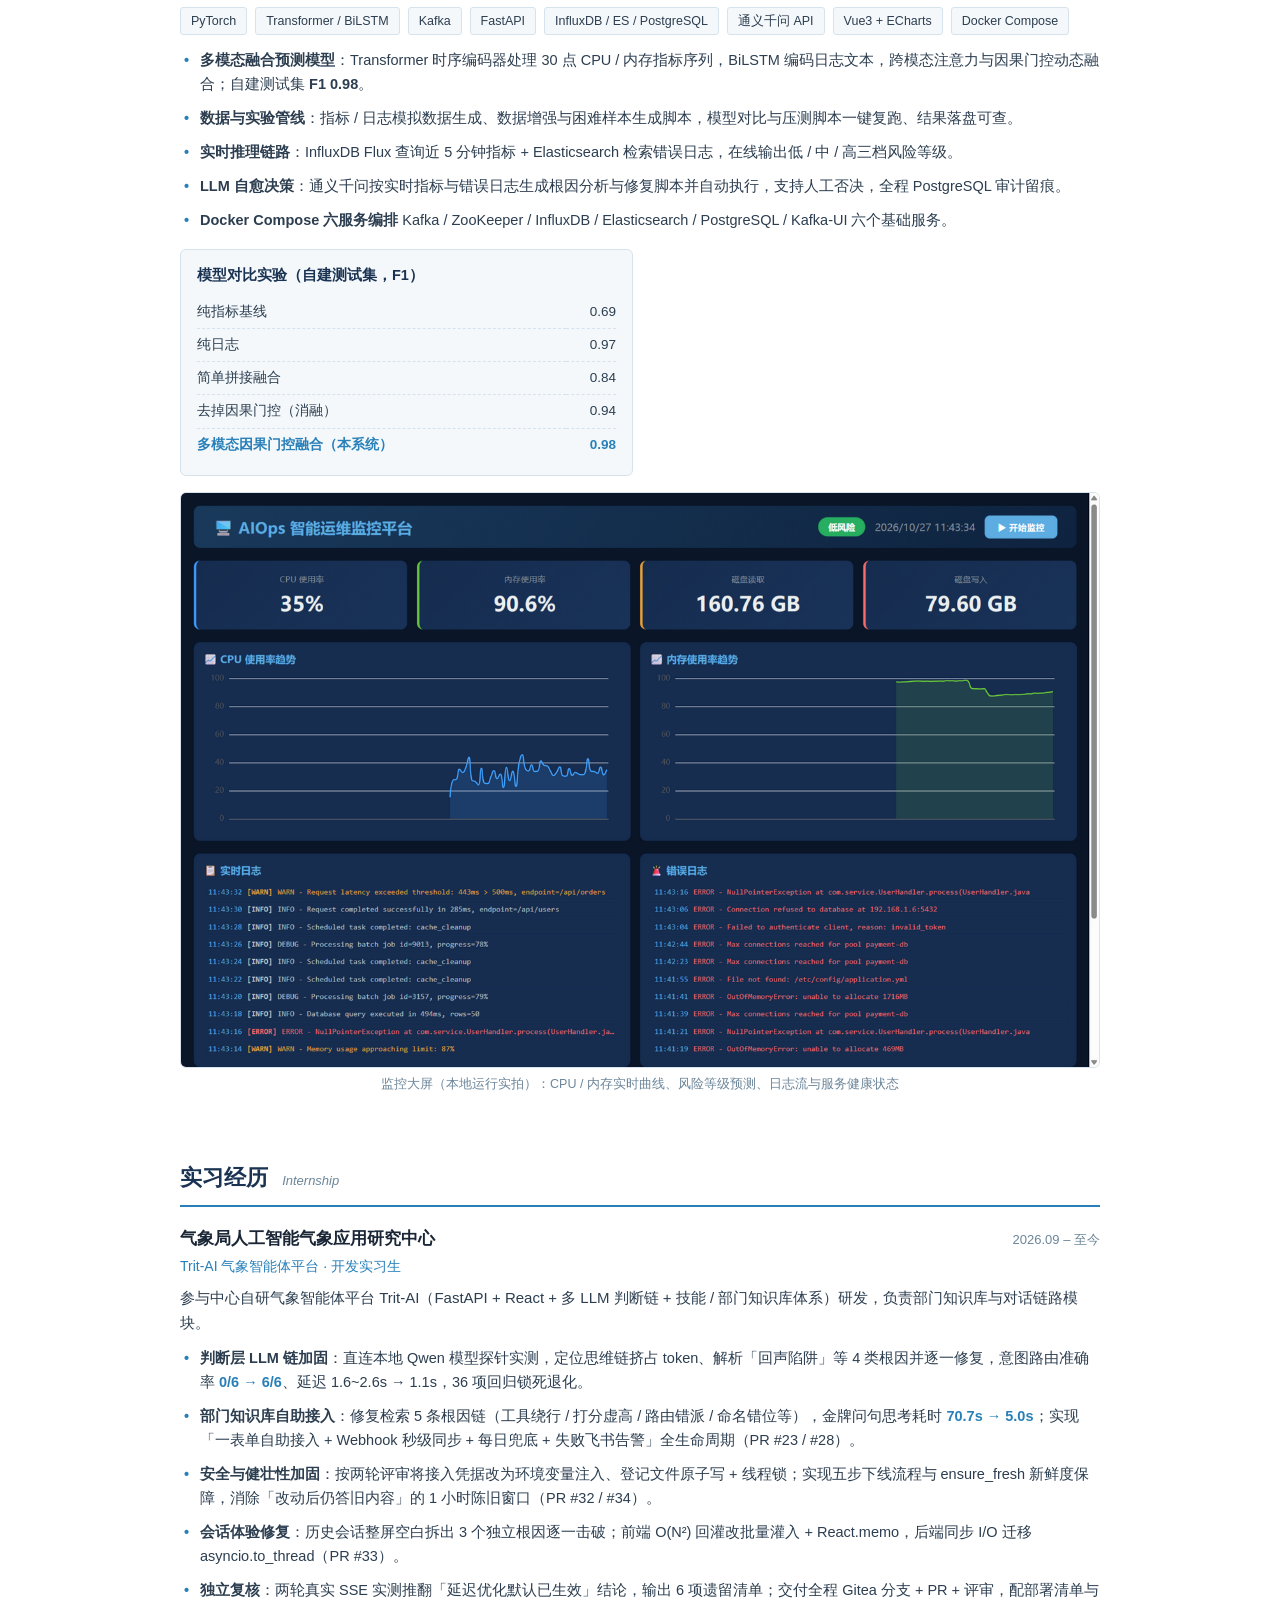
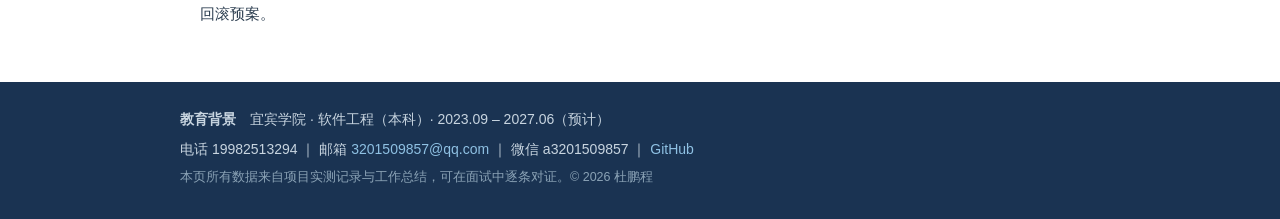
==== commit 1d149f9b: "reorder sections (skills first, internship last), expand skills, bold key points; refresh resume PDF" ====
--- a/index.html
+++ b/index.html
@@ -16,7 +16,7 @@
   <div class="container">
     <p class="hero-name">杜鹏程</p>
     <p class="hero-title">Agent 应用开发工程师 · 2027 届校招</p>
-    <p class="hero-tag">在真实生产智能体平台交付过 7 个合入 PR 的开发实习生；独立完成带评测体系的 LangGraph + RAG 督学系统（毕业设计，已开源）。</p>
+    <p class="hero-tag">在真实生产智能体平台交付过 <b>7 个合入 PR</b> 的开发实习生；独立完成带评测体系的 LangGraph + RAG 督学系统（毕业设计，已开源）。</p>
     <div class="hero-actions">
       <a class="btn btn-primary" href="assets/resume.pdf" download="杜鹏程-Agent应用开发工程师-简历.pdf">下载简历 PDF</a>
       <a class="btn btn-ghost" href="https://github.com/xuanlin199/learning-planner-agent" target="_blank" rel="noopener">毕设源码（GitHub）</a>
@@ -41,24 +41,34 @@
 
 <main class="container">
 
-  <section id="intern" class="section">
-    <h2>实习经历 <small>Internship</small></h2>
-    <div class="entry-head">
-      <div>
-        <h3>气象局人工智能气象应用研究中心</h3>
-        <p class="role">Trit-AI 气象智能体平台 · 开发实习生</p>
-      </div>
-      <span class="date">2026.09 – 至今</span>
+  <section id="skills" class="section">
+    <h2>专业技能 <small>Skills</small></h2>
+    <div class="skill-group">
+      <h3>Agent 开发</h3>
+      <p><b>LangGraph 状态机工作流编排</b> · <b>ReAct / Function Calling</b>（项目中有脱离框架的自实现工具调用循环）· 提示词工程（<b>结构化输出、解析加固</b>、思维链控制实测调优）· 了解 LangChain / MCP 生态</p>
     </div>
-    <p class="lead">参与中心自研气象智能体平台 Trit-AI（FastAPI + React + 多 LLM 判断链 + 技能 / 部门知识库体系）研发，负责部门知识库与对话链路模块。</p>
-    <ul class="bullets">
-      <li><b>判断层 LLM 链加固</b>：直连本地 Qwen 模型探针实测，定位思维链挤占 token、解析「回声陷阱」等 4 类根因并逐一修复，意图路由准确率 <mark>0/6 → 6/6</mark>、延迟 1.6~2.6s → 1.1s，36 项回归锁死退化。</li>
-      <li><b>部门知识库自助接入</b>：修复检索 5 条根因链（工具绕行 / 打分虚高 / 路由错派 / 命名错位等），金牌问句思考耗时 <mark>70.7s → 5.0s</mark>；实现「一表单自助接入 + Webhook 秒级同步 + 每日兜底 + 失败飞书告警」全生命周期（PR #23 / #28）。</li>
-      <li><b>安全与健壮性加固</b>：按两轮评审将接入凭据改为环境变量注入、登记文件原子写 + 线程锁；实现五步下线流程与 ensure_fresh 新鲜度保障，消除「改动后仍答旧内容」的 1 小时陈旧窗口（PR #32 / #34）。</li>
-      <li><b>会话体验修复</b>：历史会话整屏空白拆出 3 个独立根因逐一击破；前端 O(N²) 回灌改批量灌入 + React.memo，后端同步 I/O 迁移 asyncio.to_thread（PR #33）。</li>
-      <li><b>独立复核</b>：两轮真实 SSE 实测推翻「延迟优化默认已生效」结论，输出 6 项遗留清单；交付全程 Gitea 分支 + PR + 评审，配部署清单与回滚预案。</li>
-    </ul>
+    <div class="skill-group">
+      <h3>RAG 全链路</h3>
+      <p>文档解析与切片 · bge 嵌入 · Chroma 向量库 · <b>检索阈值 / 引用标注 / 拒答防幻觉</b> · 嵌入模型不可用自动降级 · <b>评测集构建与自动化指标</b></p>
+    </div>
+    <div class="skill-group">
+      <h3>LLM 工程实践</h3>
+      <p>OpenAI 兼容 API（DeepSeek / GLM / 通义）接入 · <b>成本观测埋点</b>（token / 延迟 / 成本）· 本地推理模型 <b>llama.cpp + Qwen</b> 探针实测与调参</p>
+    </div>
+    <div class="skill-group">
+      <h3>后端</h3>
+      <p>Python · <b>FastAPI</b> · Pydantic v2 · SQLAlchemy · <b>JWT + PBKDF2 认证</b> · pytest · MySQL / SQLite</p>
+    </div>
+    <div class="skill-group">
+      <h3>前端与可视化</h3>
+      <p><b>Vue3 + TypeScript + Element Plus</b> + Pinia · ECharts（独立完成系统前端）· 了解 React（实习中参与性能优化）</p>
+    </div>
+    <div class="skill-group">
+      <h3>数据与工程化</h3>
+      <p><b>Kafka</b> 生产 / 消费链路 · InfluxDB Flux 查询 · Elasticsearch 全文检索 · PostgreSQL · <b>Docker 多阶段构建</b> · Git 分支 + PR + 评审协作 · 部署清单与回滚预案</p>
+    </div>
   </section>
+
 
   <section id="project1" class="section">
     <h2>毕业设计项目 <small>Project</small></h2>
@@ -69,15 +79,15 @@
       </div>
       <span class="date">2026.09 – 至今</span>
     </div>
-    <p class="lead">一句话学习目标 → 智能体拆解生成 7 天结构化周计划 → 每日打卡反馈 → 按执行情况动态调整下周计划，形成「生成—执行—反馈—调整」闭环。</p>
+    <p class="lead">一句话学习目标 → 智能体拆解生成 <b>7 天结构化周计划</b> → 每日打卡反馈 → 按执行情况动态调整下周计划，形成「生成—执行—反馈—调整」闭环。</p>
     <div class="chips">
       <span>LangGraph</span><span>FastAPI</span><span>Pydantic v2</span><span>Vue3 + TS</span><span>Chroma + bge</span><span>Docker</span><span>pytest ×58</span>
     </div>
     <ul class="bullets">
-      <li>LangGraph 状态机编排计划生成与动态调整两条工作流，生成链含校验失败自动重试；调整节点<b>自实现 ReAct 工具调用循环</b>（tool_calls 解析 → 执行 → 结果回填），不依赖框架黑盒。</li>
-      <li>Function Calling 工具层：智能体自主调用目标 / 周统计 / 待办 / 反馈 4 类工具；Pydantic v2 校验时段格式、同日重叠、单日上限、截止合规，Schema <b>100% 拦截非法输出</b>。</li>
-      <li>RAG 知识库问答：bge 嵌入 + Chroma 向量库，回答带引用角标与相似度；检索阈值 + 拒答话术防幻觉，嵌入模型不可用自动降级。</li>
-      <li>LLM 调用观测埋点（token / 延迟 / 成本）、JWT + PBKDF2 认证、Docker 多阶段构建一键部署。</li>
+      <li><b>LangGraph 状态机编排计划生成与动态调整两条工作流</b>，生成链含校验失败自动重试；调整节点<b>自实现 ReAct 工具调用循环</b>（tool_calls 解析 → 执行 → 结果回填），不依赖框架黑盒。</li>
+      <li><b>Function Calling 工具层</b>：智能体自主调用目标 / 周统计 / 待办 / 反馈 4 类工具；Pydantic v2 校验时段格式、同日重叠、单日上限、截止合规，Schema <b>100% 拦截非法输出</b>。</li>
+      <li><b>RAG 知识库问答</b>：bge 嵌入 + Chroma 向量库，回答带引用角标与相似度；检索阈值 + 拒答话术防幻觉，嵌入模型不可用自动降级。</li>
+      <li><b>工程化交付</b>：LLM 调用观测埋点（token / 延迟 / 成本）、<b>JWT + PBKDF2 认证</b>、Docker 多阶段构建一键部署。</li>
     </ul>
     <div class="eval-grid">
       <div class="eval">
@@ -123,11 +133,11 @@
       <span>PyTorch</span><span>Transformer / BiLSTM</span><span>Kafka</span><span>FastAPI</span><span>InfluxDB / ES / PostgreSQL</span><span>通义千问 API</span><span>Vue3 + ECharts</span><span>Docker Compose</span>
     </div>
     <ul class="bullets">
-      <li>Transformer 时序编码器处理 30 点 CPU / 内存指标序列，BiLSTM 编码日志文本，跨模态注意力与因果门控动态融合；自建测试集 <b>F1 0.98</b>。</li>
-      <li>自建数据与实验管线：指标 / 日志模拟数据生成、数据增强与困难样本生成脚本，模型对比与压测脚本一键复跑、结果落盘可查。</li>
-      <li>实时推理：InfluxDB Flux 查询近 5 分钟指标 + Elasticsearch 检索错误日志，在线输出低 / 中 / 高三档风险等级。</li>
-      <li>LLM 自愈：通义千问按实时指标与错误日志生成根因分析与修复脚本并自动执行，支持人工否决，全程 PostgreSQL 审计留痕。</li>
-      <li>Docker Compose 编排 Kafka / ZooKeeper / InfluxDB / Elasticsearch / PostgreSQL / Kafka-UI 六个基础服务。</li>
+      <li><b>多模态融合预测模型</b>：Transformer 时序编码器处理 30 点 CPU / 内存指标序列，BiLSTM 编码日志文本，跨模态注意力与因果门控动态融合；自建测试集 <b>F1 0.98</b>。</li>
+      <li><b>数据与实验管线</b>：指标 / 日志模拟数据生成、数据增强与困难样本生成脚本，模型对比与压测脚本一键复跑、结果落盘可查。</li>
+      <li><b>实时推理链路</b>：InfluxDB Flux 查询近 5 分钟指标 + Elasticsearch 检索错误日志，在线输出低 / 中 / 高三档风险等级。</li>
+      <li><b>LLM 自愈决策</b>：通义千问按实时指标与错误日志生成根因分析与修复脚本并自动执行，支持人工否决，全程 PostgreSQL 审计留痕。</li>
+      <li><b>Docker Compose 六服务编排</b> Kafka / ZooKeeper / InfluxDB / Elasticsearch / PostgreSQL / Kafka-UI 六个基础服务。</li>
     </ul>
     <div class="eval-grid">
       <div class="eval eval-wide">
@@ -147,24 +157,23 @@
     </figure>
   </section>
 
-  <section id="skills" class="section">
-    <h2>专业技能 <small>Skills</small></h2>
-    <div class="skill-group">
-      <h3>Agent 开发</h3>
-      <p>LangGraph 工作流编排 · ReAct / Function Calling（项目中有脱离框架的自实现版本）· 提示词工程（结构化输出与解析加固）· 了解 LangChain / MCP 生态</p>
+  <section id="intern" class="section">
+    <h2>实习经历 <small>Internship</small></h2>
+    <div class="entry-head">
+      <div>
+        <h3>气象局人工智能气象应用研究中心</h3>
+        <p class="role">Trit-AI 气象智能体平台 · 开发实习生</p>
+      </div>
+      <span class="date">2026.09 – 至今</span>
     </div>
-    <div class="skill-group">
-      <h3>RAG 全链路</h3>
-      <p>bge 嵌入 · Chroma 向量库 · 检索阈值 / 引用标注 / 拒答防幻觉 · 评测集构建与自动化指标</p>
-    </div>
-    <div class="skill-group">
-      <h3>后端与工程化</h3>
-      <p>Python · FastAPI · Pydantic v2 · SQLAlchemy · JWT 认证 · pytest · MySQL / SQLite · Docker 多阶段构建 · 分支 + PR 评审协作</p>
-    </div>
-    <div class="skill-group">
-      <h3>前端与大模型接入</h3>
-      <p>Vue3 + TypeScript + Element Plus（独立完成系统前端）· 了解 React（实习中参与性能优化）· OpenAI 兼容 API（DeepSeek / GLM / 通义）· llama.cpp + Qwen 本地推理实测</p>
-    </div>
+    <p class="lead">参与中心自研气象智能体平台 Trit-AI（FastAPI + React + 多 LLM 判断链 + 技能 / 部门知识库体系）研发，负责部门知识库与对话链路模块。</p>
+    <ul class="bullets">
+      <li><b>判断层 LLM 链加固</b>：直连本地 Qwen 模型探针实测，定位思维链挤占 token、解析「回声陷阱」等 4 类根因并逐一修复，意图路由准确率 <mark>0/6 → 6/6</mark>、延迟 1.6~2.6s → 1.1s，36 项回归锁死退化。</li>
+      <li><b>部门知识库自助接入</b>：修复检索 5 条根因链（工具绕行 / 打分虚高 / 路由错派 / 命名错位等），金牌问句思考耗时 <mark>70.7s → 5.0s</mark>；实现「一表单自助接入 + Webhook 秒级同步 + 每日兜底 + 失败飞书告警」全生命周期（PR #23 / #28）。</li>
+      <li><b>安全与健壮性加固</b>：按两轮评审将接入凭据改为环境变量注入、登记文件原子写 + 线程锁；实现五步下线流程与 ensure_fresh 新鲜度保障，消除「改动后仍答旧内容」的 1 小时陈旧窗口（PR #32 / #34）。</li>
+      <li><b>会话体验修复</b>：历史会话整屏空白拆出 3 个独立根因逐一击破；前端 O(N²) 回灌改批量灌入 + React.memo，后端同步 I/O 迁移 asyncio.to_thread（PR #33）。</li>
+      <li><b>独立复核</b>：两轮真实 SSE 实测推翻「延迟优化默认已生效」结论，输出 6 项遗留清单；交付全程 Gitea 分支 + PR + 评审，配部署清单与回滚预案。</li>
+    </ul>
   </section>
 
 </main>
